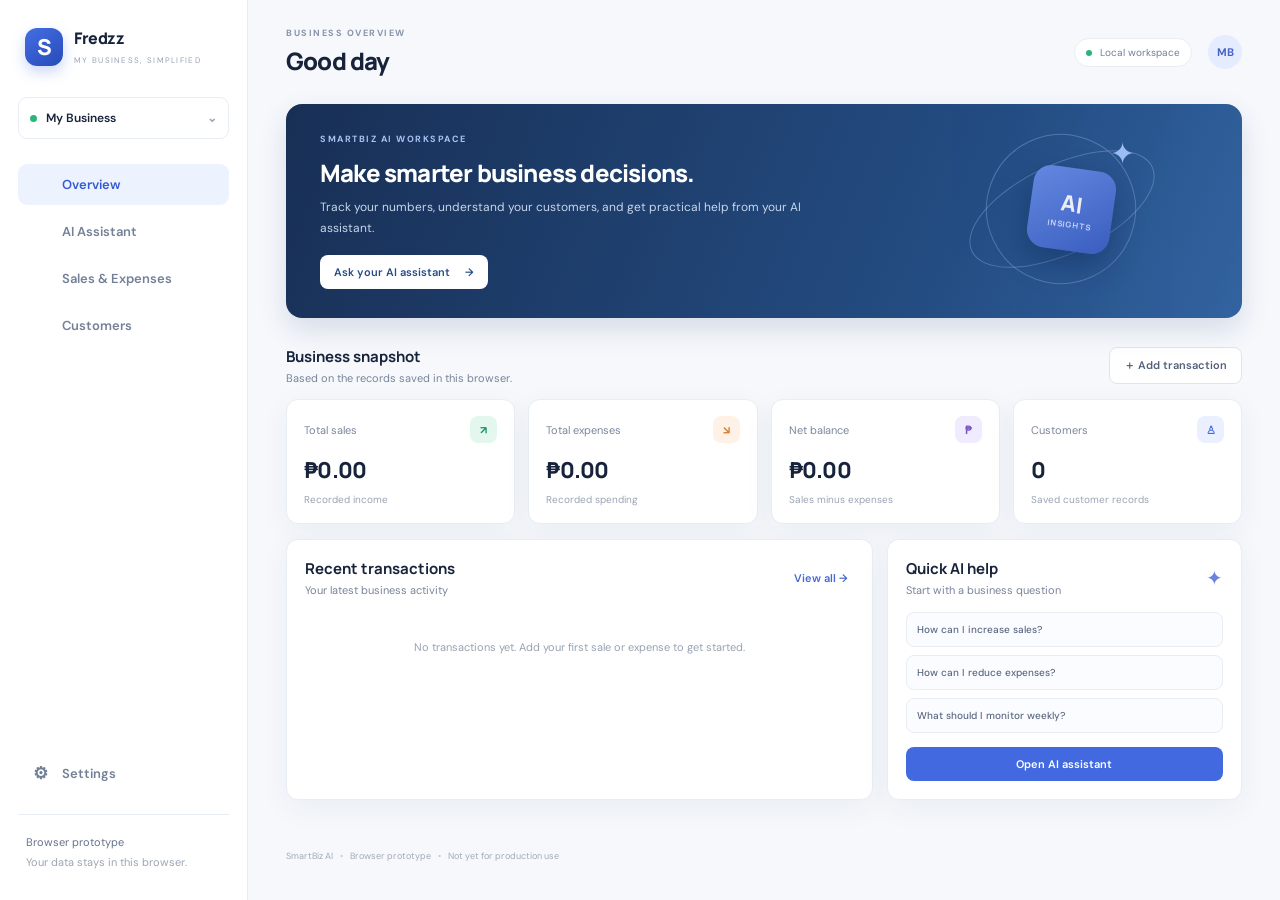
==== index.html @ f24e154b "Add homepage redirect to SmartBiz AI app" ====
<!doctype html>
<html lang="en">
<head>
  <meta charset="utf-8">
  <meta name="viewport" content="width=device-width, initial-scale=1">
  <meta http-equiv="refresh" content="0; url=./alfred/smartbiz-ai-browser/">
  <title>SmartBiz AI</title>
  <script>
    window.location.replace("./alfred/smartbiz-ai-browser/");
  </script>
</head>
<body>
  <p>Opening SmartBiz AI…</p>
  <p><a href="./alfred/smartbiz-ai-browser/">Click here if you are not redirected.</a></p>
</body>
</html>
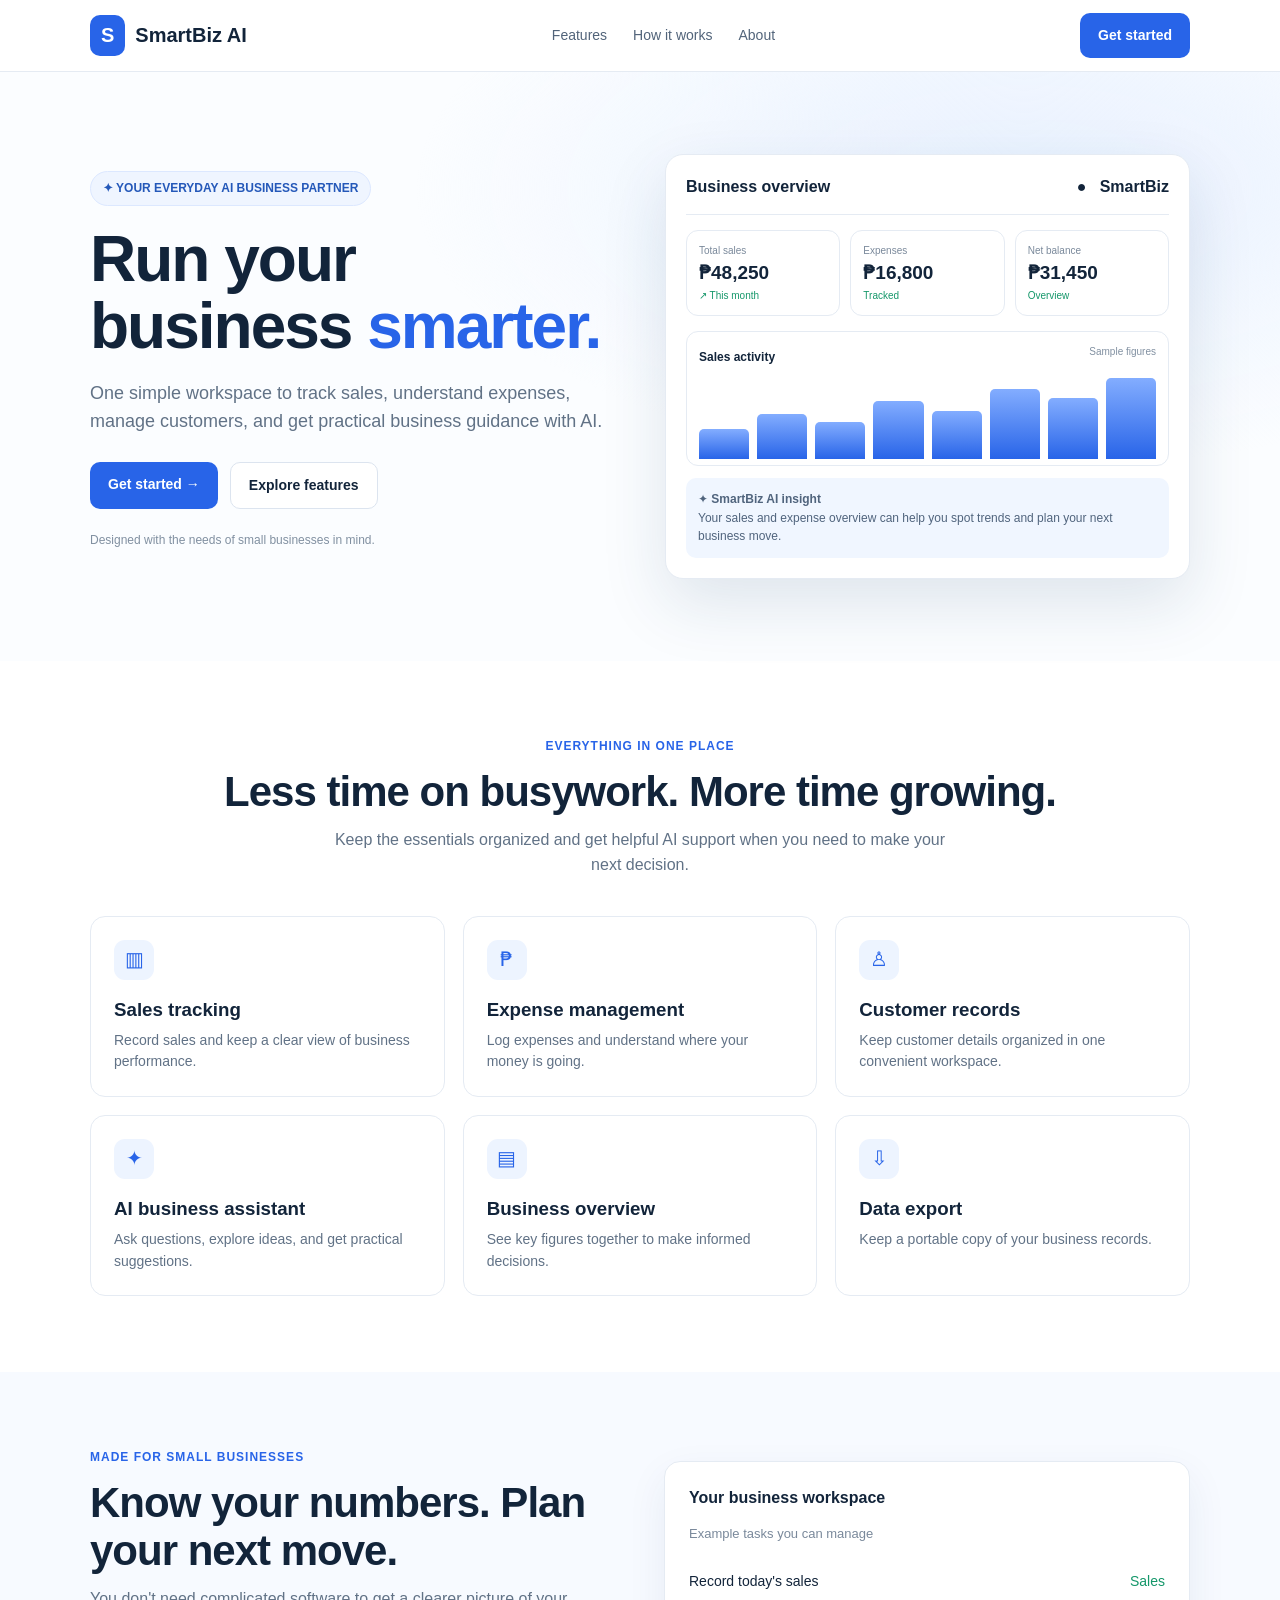
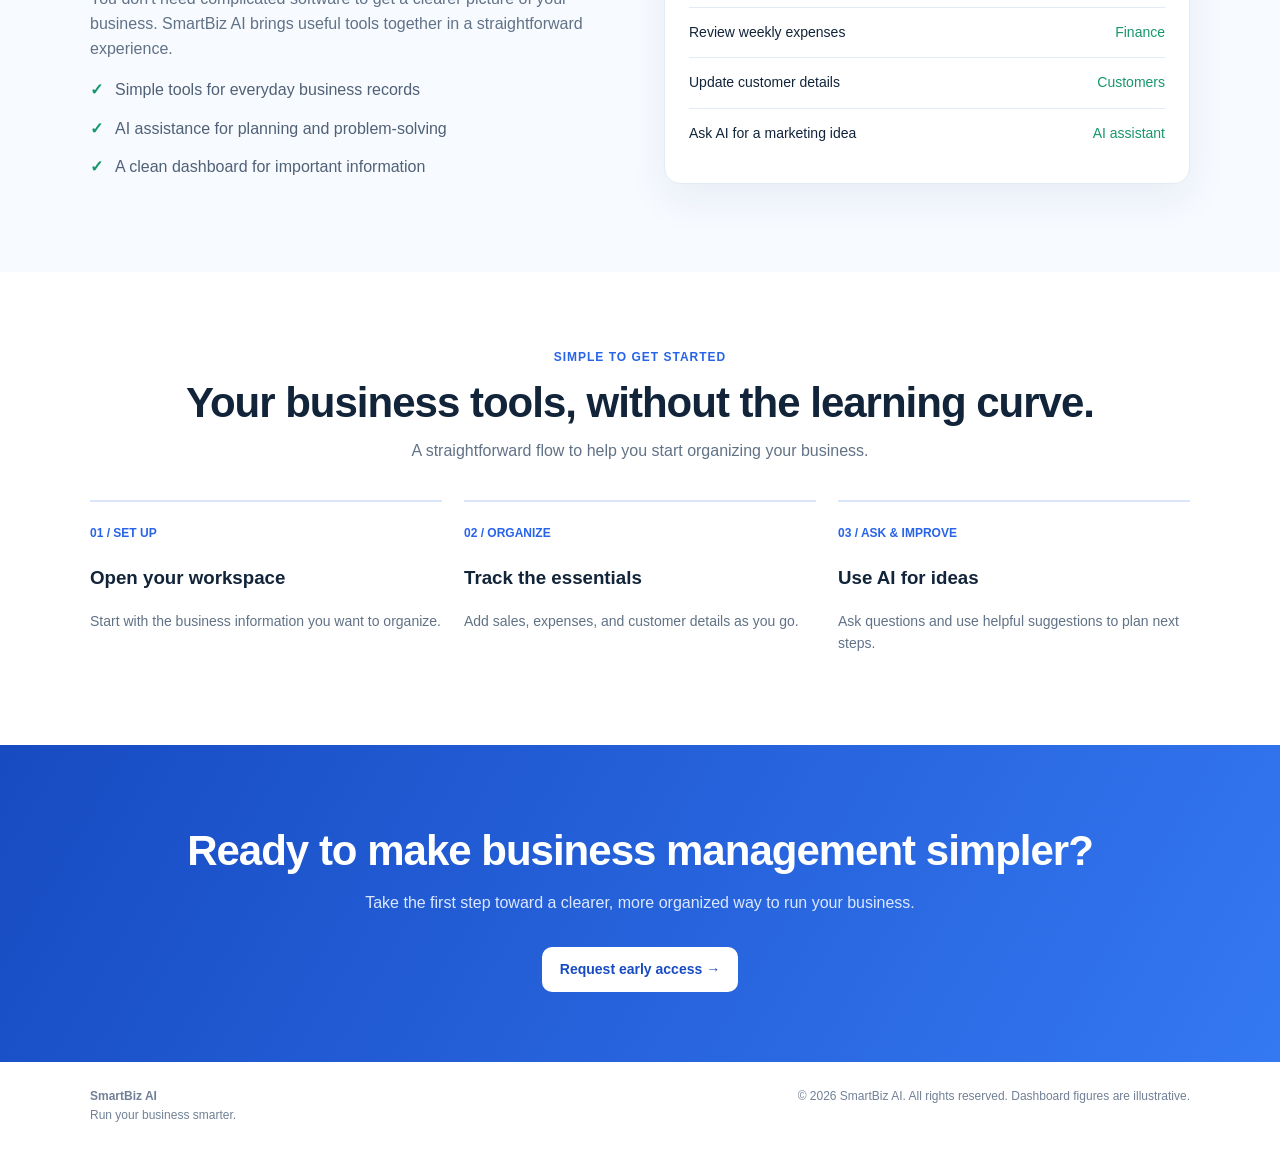
==== commit a891ef70: "Publish SmartBiz AI landing page on GitHub Pages" ====
--- a/index.html
+++ b/index.html
@@ -1,16 +1,21 @@
 <!doctype html>
-<html lang="en">
-<head>
-  <meta charset="utf-8">
-  <meta name="viewport" content="width=device-width, initial-scale=1">
-  <meta http-equiv="refresh" content="0; url=./alfred/smartbiz-ai-browser/">
-  <title>SmartBiz AI</title>
-  <script>
-    window.location.replace("./alfred/smartbiz-ai-browser/");
-  </script>
-</head>
-<body>
-  <p>Opening SmartBiz AI…</p>
-  <p><a href="./alfred/smartbiz-ai-browser/">Click here if you are not redirected.</a></p>
-</body>
-</html>
+<html lang="en"><head><meta charset="utf-8"><meta name="viewport" content="width=device-width,initial-scale=1">
+<meta name="description" content="SmartBiz AI helps small businesses track sales, expenses and customers with AI-powered business guidance.">
+<title>SmartBiz AI — Run your business smarter</title>
+<style>
+:root{--blue:#2864e8;--ink:#12243a;--muted:#617286;--line:#e5ebf3}*{box-sizing:border-box}html{scroll-behavior:smooth}body{margin:0;font-family:Arial,sans-serif;color:var(--ink);line-height:1.55}a{text-decoration:none;color:inherit}.wrap{width:min(1100px,calc(100% - 36px));margin:auto}
+header{height:72px;border-bottom:1px solid var(--line);position:sticky;top:0;background:#ffffffed;backdrop-filter:blur(10px);z-index:5}.nav{height:100%;display:flex;align-items:center;justify-content:space-between}.brand{font-size:20px;font-weight:800;display:flex;align-items:center;gap:10px}.logo{background:var(--blue);color:white;border-radius:10px;padding:5px 11px}.links{display:flex;gap:26px;color:#52647a;font-size:14px}.btn{display:inline-block;padding:12px 18px;border-radius:10px;font-weight:700;font-size:14px}.primary{background:var(--blue);color:white}.outline{border:1px solid #dce4ef;background:white}.hero{padding:82px 0;background:radial-gradient(ellipse at 80% 20%,#e8f1ff,transparent 42%),#fbfdff}.heroGrid{display:grid;grid-template-columns:1fr 1fr;gap:50px;align-items:center}.pill{display:inline-block;background:#eff5ff;border:1px solid #dce8ff;color:#2458b9;border-radius:30px;padding:7px 12px;font-size:12px;font-weight:bold}h1{font-size:clamp(42px,5vw,64px);line-height:1.05;letter-spacing:-2px;margin:20px 0}h1 span{color:var(--blue)}.lead{font-size:18px;color:var(--muted);max-width:520px}.buttons{display:flex;gap:12px;flex-wrap:wrap;margin-top:26px}.note{font-size:12px;color:#8190a1;margin-top:22px}.dash{background:white;border:1px solid var(--line);border-radius:18px;padding:20px;box-shadow:0 25px 65px #1b3d6b20}.dashHead{display:flex;justify-content:space-between;font-weight:bold;border-bottom:1px solid var(--line);padding-bottom:14px}.metrics{display:grid;grid-template-columns:repeat(3,1fr);gap:10px;margin:15px 0}.metric{border:1px solid var(--line);border-radius:12px;padding:12px}.metric small{display:block;color:#7a899b;font-size:10px}.metric strong{font-size:19px}.green{font-size:10px;color:#15976a}.chart{border:1px solid var(--line);border-radius:12px;padding:12px;height:135px}.bars{display:flex;align-items:end;gap:8px;height:85px;margin-top:5px}.bars i{flex:1;background:linear-gradient(#83adff,#2864e8);border-radius:5px 5px 0 0}.insight{margin-top:12px;padding:12px;background:#f0f6ff;border-radius:10px;font-size:12px;color:#50647d}.section{padding:76px 0}.tint{background:#f7faff}.center{text-align:center}.kicker{color:var(--blue);font-weight:bold;font-size:12px;letter-spacing:1px;text-transform:uppercase}h2{font-size:clamp(30px,4vw,42px);line-height:1.15;letter-spacing:-1px;margin:12px auto}.sub{color:var(--muted);max-width:630px;margin:0 auto}.features{display:grid;grid-template-columns:repeat(3,1fr);gap:18px;margin-top:38px;text-align:left}.feature{padding:23px;border:1px solid var(--line);border-radius:15px;background:white}.ico{width:40px;height:40px;border-radius:11px;background:#edf4ff;color:var(--blue);display:grid;place-items:center;font-size:20px}.feature h3{margin:15px 0 6px}.feature p{font-size:14px;color:var(--muted);margin:0}.split{display:grid;grid-template-columns:1fr 1fr;gap:48px;align-items:center}.split .sub{margin:0}.checks{padding:0;list-style:none;color:#506176}.checks li{margin:14px 0}.checks li:before{content:"✓";color:#15976a;font-weight:bold;margin-right:12px}.sample{background:white;border:1px solid var(--line);border-radius:16px;padding:24px;box-shadow:0 15px 40px #1b3d6b12}.sample div{padding:14px 0;border-bottom:1px solid var(--line);font-size:14px}.sample div:last-child{border:0}.steps{display:grid;grid-template-columns:repeat(3,1fr);gap:22px;margin-top:36px;text-align:left}.step{border-top:2px solid #d8e5fa;padding-top:18px}.step b{color:var(--blue);font-size:12px}.step p{color:var(--muted);font-size:14px}.cta{background:linear-gradient(120deg,#174bc2,#3478f2);color:white;text-align:center;padding:70px 0}.cta p{color:#dce8ff}.cta .btn{background:white;color:#174bc2;margin-top:15px}footer{padding:25px 0;color:#718096;font-size:12px}.foot{display:flex;justify-content:space-between;gap:15px}
+@media(max-width:760px){.links{display:none}.heroGrid,.split{grid-template-columns:1fr}.hero{padding:58px 0}.features{grid-template-columns:1fr 1fr}.steps{grid-template-columns:1fr}.section{padding:58px 0}}@media(max-width:500px){.features{grid-template-columns:1fr}.metrics{gap:5px}.metric{padding:8px}.metric strong{font-size:15px}.foot{flex-direction:column}}
+</style></head><body>
+<header><div class="wrap nav"><a class="brand" href="#"><span class="logo">S</span>SmartBiz AI</a><nav class="links"><a href="#features">Features</a><a href="#how">How it works</a><a href="#about">About</a></nav><a class="btn primary" href="#start">Get started</a></div></header>
+<main>
+<section class="hero"><div class="wrap heroGrid"><div><span class="pill">✦ YOUR EVERYDAY AI BUSINESS PARTNER</span><h1>Run your business <span>smarter.</span></h1><p class="lead">One simple workspace to track sales, understand expenses, manage customers, and get practical business guidance with AI.</p><div class="buttons"><a class="btn primary" href="#start">Get started →</a><a class="btn outline" href="#features">Explore features</a></div><p class="note">Designed with the needs of small businesses in mind.</p></div>
+<div class="dash"><div class="dashHead"><span>Business overview</span><span>● &nbsp; SmartBiz</span></div><div class="metrics"><div class="metric"><small>Total sales</small><strong>₱48,250</strong><div class="green">↗ This month</div></div><div class="metric"><small>Expenses</small><strong>₱16,800</strong><div class="green">Tracked</div></div><div class="metric"><small>Net balance</small><strong>₱31,450</strong><div class="green">Overview</div></div></div><div class="chart"><b style="font-size:12px">Sales activity</b><span style="float:right;font-size:10px;color:#8190a1">Sample figures</span><div class="bars"><i style="height:35%"></i><i style="height:53%"></i><i style="height:44%"></i><i style="height:68%"></i><i style="height:57%"></i><i style="height:82%"></i><i style="height:72%"></i><i style="height:95%"></i></div></div><div class="insight">✦ <b>SmartBiz AI insight</b><br>Your sales and expense overview can help you spot trends and plan your next business move.</div></div>
+</div></section>
+<section class="section" id="features"><div class="wrap center"><div class="kicker">Everything in one place</div><h2>Less time on busywork. More time growing.</h2><p class="sub">Keep the essentials organized and get helpful AI support when you need to make your next decision.</p><div class="features">
+<article class="feature"><div class="ico">▥</div><h3>Sales tracking</h3><p>Record sales and keep a clear view of business performance.</p></article><article class="feature"><div class="ico">₱</div><h3>Expense management</h3><p>Log expenses and understand where your money is going.</p></article><article class="feature"><div class="ico">♙</div><h3>Customer records</h3><p>Keep customer details organized in one convenient workspace.</p></article><article class="feature"><div class="ico">✦</div><h3>AI business assistant</h3><p>Ask questions, explore ideas, and get practical suggestions.</p></article><article class="feature"><div class="ico">▤</div><h3>Business overview</h3><p>See key figures together to make informed decisions.</p></article><article class="feature"><div class="ico">⇩</div><h3>Data export</h3><p>Keep a portable copy of your business records.</p></article></div></div></section>
+<section class="section tint" id="about"><div class="wrap split"><div><div class="kicker">Made for small businesses</div><h2>Know your numbers. Plan your next move.</h2><p class="sub">You don't need complicated software to get a clearer picture of your business. SmartBiz AI brings useful tools together in a straightforward experience.</p><ul class="checks"><li>Simple tools for everyday business records</li><li>AI assistance for planning and problem-solving</li><li>A clean dashboard for important information</li></ul></div><div class="sample"><b>Your business workspace</b><p style="color:#7a899b;font-size:13px">Example tasks you can manage</p><div>Record today's sales <span style="float:right;color:#15976a">Sales</span></div><div>Review weekly expenses <span style="float:right;color:#15976a">Finance</span></div><div>Update customer details <span style="float:right;color:#15976a">Customers</span></div><div>Ask AI for a marketing idea <span style="float:right;color:#15976a">AI assistant</span></div></div></div></section>
+<section class="section" id="how"><div class="wrap center"><div class="kicker">Simple to get started</div><h2>Your business tools, without the learning curve.</h2><p class="sub">A straightforward flow to help you start organizing your business.</p><div class="steps"><div class="step"><b>01 / SET UP</b><h3>Open your workspace</h3><p>Start with the business information you want to organize.</p></div><div class="step"><b>02 / ORGANIZE</b><h3>Track the essentials</h3><p>Add sales, expenses, and customer details as you go.</p></div><div class="step"><b>03 / ASK & IMPROVE</b><h3>Use AI for ideas</h3><p>Ask questions and use helpful suggestions to plan next steps.</p></div></div></div></section>
+<section class="cta" id="start"><div class="wrap"><h2>Ready to make business management simpler?</h2><p>Take the first step toward a clearer, more organized way to run your business.</p><a class="btn" href="mailto:hello@smartbizai.example?subject=SmartBiz%20AI%20early%20access">Request early access →</a></div></section>
+</main><footer><div class="wrap foot"><div><b>SmartBiz AI</b><br>Run your business smarter.</div><div>© 2026 SmartBiz AI. All rights reserved. Dashboard figures are illustrative.</div></div></footer>
+</body></html>
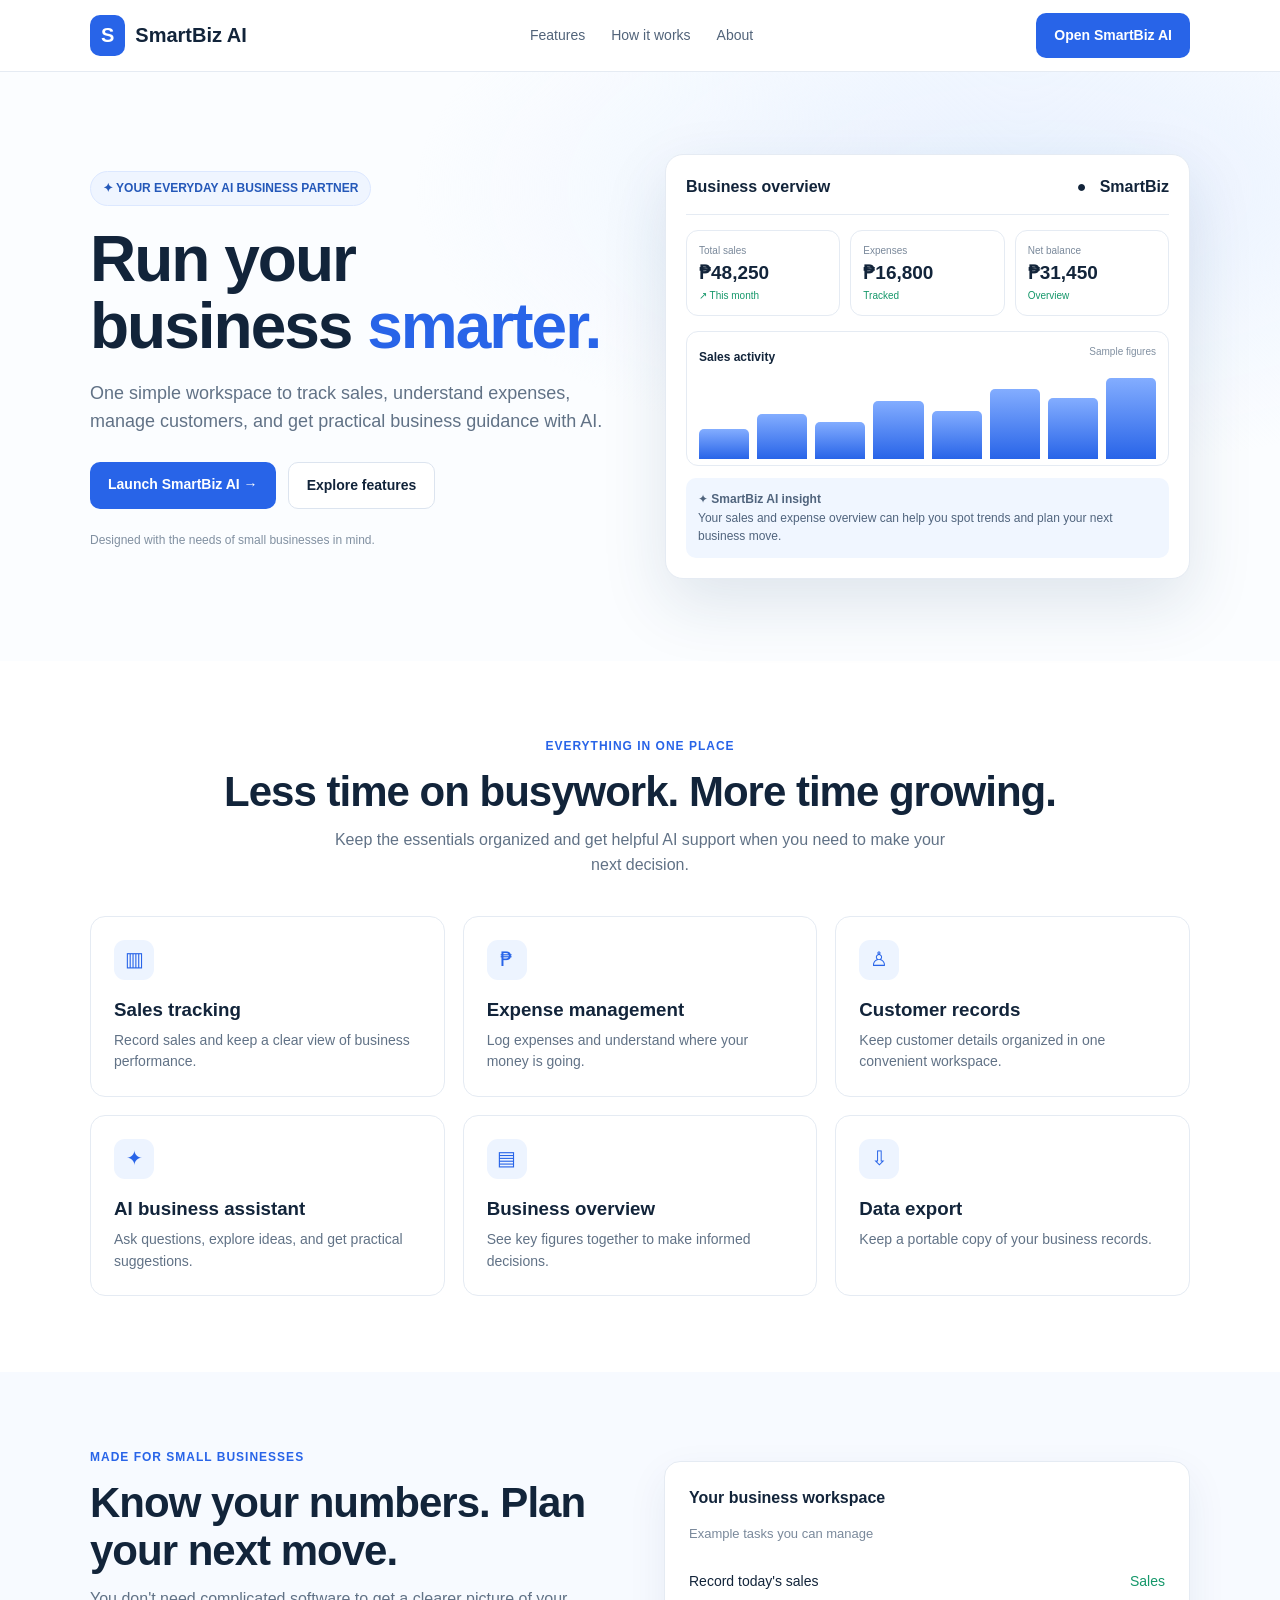
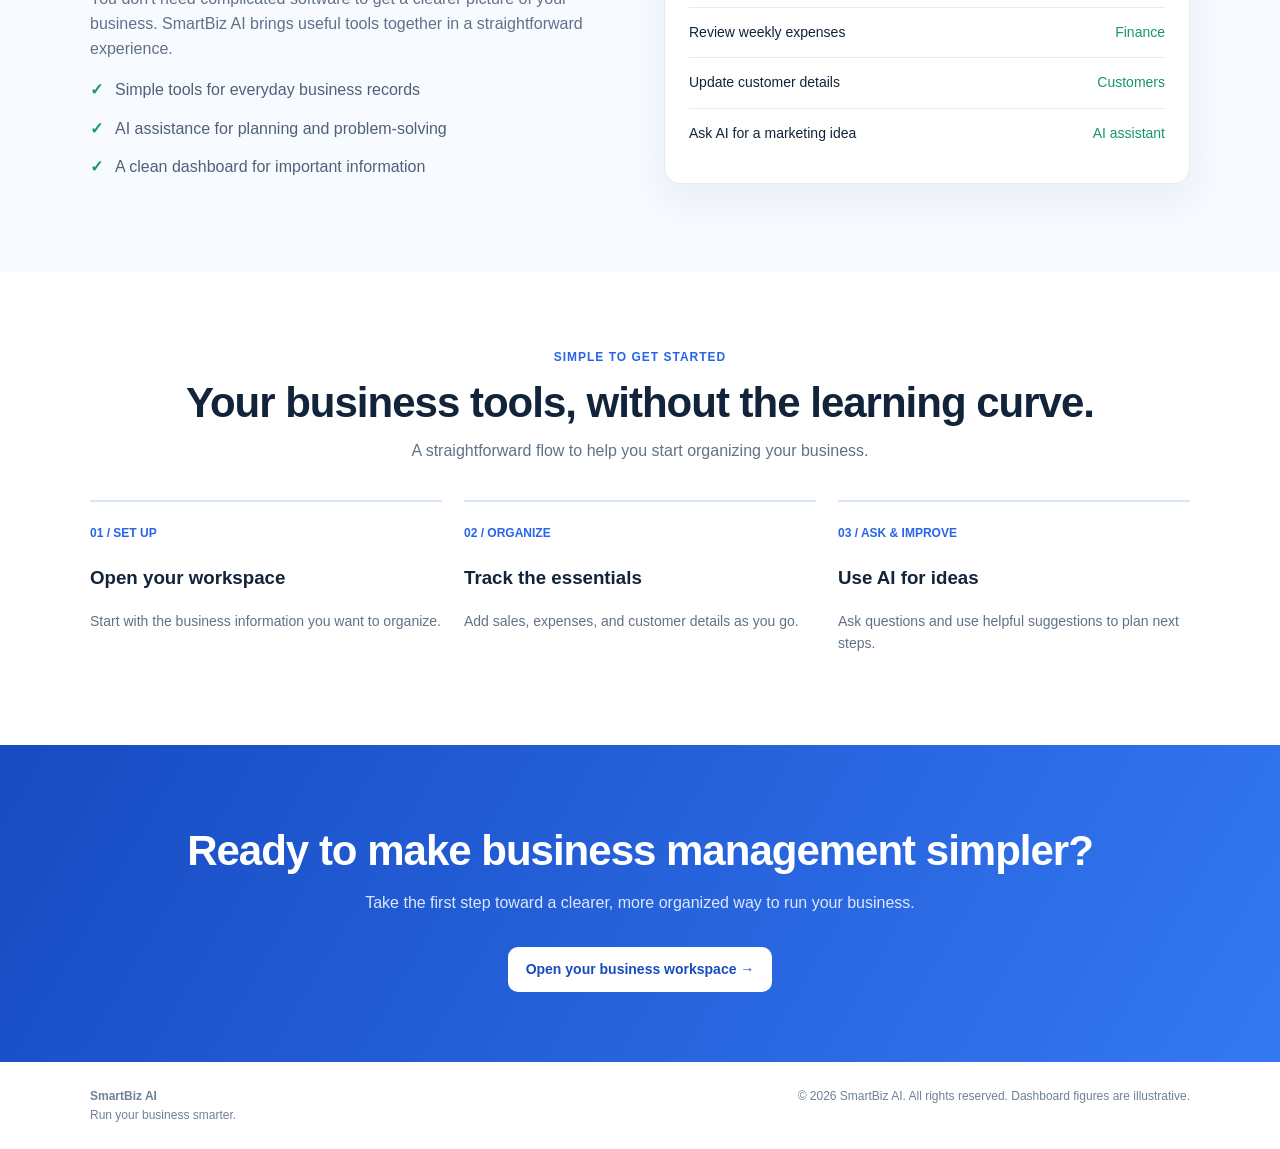
==== commit 2c4894d4: "Connect SmartBiz AI landing page to business app" ====
--- a/index.html
+++ b/index.html
@@ -7,15 +7,15 @@
 header{height:72px;border-bottom:1px solid var(--line);position:sticky;top:0;background:#ffffffed;backdrop-filter:blur(10px);z-index:5}.nav{height:100%;display:flex;align-items:center;justify-content:space-between}.brand{font-size:20px;font-weight:800;display:flex;align-items:center;gap:10px}.logo{background:var(--blue);color:white;border-radius:10px;padding:5px 11px}.links{display:flex;gap:26px;color:#52647a;font-size:14px}.btn{display:inline-block;padding:12px 18px;border-radius:10px;font-weight:700;font-size:14px}.primary{background:var(--blue);color:white}.outline{border:1px solid #dce4ef;background:white}.hero{padding:82px 0;background:radial-gradient(ellipse at 80% 20%,#e8f1ff,transparent 42%),#fbfdff}.heroGrid{display:grid;grid-template-columns:1fr 1fr;gap:50px;align-items:center}.pill{display:inline-block;background:#eff5ff;border:1px solid #dce8ff;color:#2458b9;border-radius:30px;padding:7px 12px;font-size:12px;font-weight:bold}h1{font-size:clamp(42px,5vw,64px);line-height:1.05;letter-spacing:-2px;margin:20px 0}h1 span{color:var(--blue)}.lead{font-size:18px;color:var(--muted);max-width:520px}.buttons{display:flex;gap:12px;flex-wrap:wrap;margin-top:26px}.note{font-size:12px;color:#8190a1;margin-top:22px}.dash{background:white;border:1px solid var(--line);border-radius:18px;padding:20px;box-shadow:0 25px 65px #1b3d6b20}.dashHead{display:flex;justify-content:space-between;font-weight:bold;border-bottom:1px solid var(--line);padding-bottom:14px}.metrics{display:grid;grid-template-columns:repeat(3,1fr);gap:10px;margin:15px 0}.metric{border:1px solid var(--line);border-radius:12px;padding:12px}.metric small{display:block;color:#7a899b;font-size:10px}.metric strong{font-size:19px}.green{font-size:10px;color:#15976a}.chart{border:1px solid var(--line);border-radius:12px;padding:12px;height:135px}.bars{display:flex;align-items:end;gap:8px;height:85px;margin-top:5px}.bars i{flex:1;background:linear-gradient(#83adff,#2864e8);border-radius:5px 5px 0 0}.insight{margin-top:12px;padding:12px;background:#f0f6ff;border-radius:10px;font-size:12px;color:#50647d}.section{padding:76px 0}.tint{background:#f7faff}.center{text-align:center}.kicker{color:var(--blue);font-weight:bold;font-size:12px;letter-spacing:1px;text-transform:uppercase}h2{font-size:clamp(30px,4vw,42px);line-height:1.15;letter-spacing:-1px;margin:12px auto}.sub{color:var(--muted);max-width:630px;margin:0 auto}.features{display:grid;grid-template-columns:repeat(3,1fr);gap:18px;margin-top:38px;text-align:left}.feature{padding:23px;border:1px solid var(--line);border-radius:15px;background:white}.ico{width:40px;height:40px;border-radius:11px;background:#edf4ff;color:var(--blue);display:grid;place-items:center;font-size:20px}.feature h3{margin:15px 0 6px}.feature p{font-size:14px;color:var(--muted);margin:0}.split{display:grid;grid-template-columns:1fr 1fr;gap:48px;align-items:center}.split .sub{margin:0}.checks{padding:0;list-style:none;color:#506176}.checks li{margin:14px 0}.checks li:before{content:"✓";color:#15976a;font-weight:bold;margin-right:12px}.sample{background:white;border:1px solid var(--line);border-radius:16px;padding:24px;box-shadow:0 15px 40px #1b3d6b12}.sample div{padding:14px 0;border-bottom:1px solid var(--line);font-size:14px}.sample div:last-child{border:0}.steps{display:grid;grid-template-columns:repeat(3,1fr);gap:22px;margin-top:36px;text-align:left}.step{border-top:2px solid #d8e5fa;padding-top:18px}.step b{color:var(--blue);font-size:12px}.step p{color:var(--muted);font-size:14px}.cta{background:linear-gradient(120deg,#174bc2,#3478f2);color:white;text-align:center;padding:70px 0}.cta p{color:#dce8ff}.cta .btn{background:white;color:#174bc2;margin-top:15px}footer{padding:25px 0;color:#718096;font-size:12px}.foot{display:flex;justify-content:space-between;gap:15px}
 @media(max-width:760px){.links{display:none}.heroGrid,.split{grid-template-columns:1fr}.hero{padding:58px 0}.features{grid-template-columns:1fr 1fr}.steps{grid-template-columns:1fr}.section{padding:58px 0}}@media(max-width:500px){.features{grid-template-columns:1fr}.metrics{gap:5px}.metric{padding:8px}.metric strong{font-size:15px}.foot{flex-direction:column}}
 </style></head><body>
-<header><div class="wrap nav"><a class="brand" href="#"><span class="logo">S</span>SmartBiz AI</a><nav class="links"><a href="#features">Features</a><a href="#how">How it works</a><a href="#about">About</a></nav><a class="btn primary" href="#start">Get started</a></div></header>
+<header><div class="wrap nav"><a class="brand" href="#"><span class="logo">S</span>SmartBiz AI</a><nav class="links"><a href="#features">Features</a><a href="#how">How it works</a><a href="#about">About</a></nav><a class="btn primary" href="./alfred/smartbiz-ai-browser/">Open SmartBiz AI</a></div></header>
 <main>
-<section class="hero"><div class="wrap heroGrid"><div><span class="pill">✦ YOUR EVERYDAY AI BUSINESS PARTNER</span><h1>Run your business <span>smarter.</span></h1><p class="lead">One simple workspace to track sales, understand expenses, manage customers, and get practical business guidance with AI.</p><div class="buttons"><a class="btn primary" href="#start">Get started →</a><a class="btn outline" href="#features">Explore features</a></div><p class="note">Designed with the needs of small businesses in mind.</p></div>
+<section class="hero"><div class="wrap heroGrid"><div><span class="pill">✦ YOUR EVERYDAY AI BUSINESS PARTNER</span><h1>Run your business <span>smarter.</span></h1><p class="lead">One simple workspace to track sales, understand expenses, manage customers, and get practical business guidance with AI.</p><div class="buttons"><a class="btn primary" href="./alfred/smartbiz-ai-browser/">Launch SmartBiz AI →</a><a class="btn outline" href="#features">Explore features</a></div><p class="note">Designed with the needs of small businesses in mind.</p></div>
 <div class="dash"><div class="dashHead"><span>Business overview</span><span>● &nbsp; SmartBiz</span></div><div class="metrics"><div class="metric"><small>Total sales</small><strong>₱48,250</strong><div class="green">↗ This month</div></div><div class="metric"><small>Expenses</small><strong>₱16,800</strong><div class="green">Tracked</div></div><div class="metric"><small>Net balance</small><strong>₱31,450</strong><div class="green">Overview</div></div></div><div class="chart"><b style="font-size:12px">Sales activity</b><span style="float:right;font-size:10px;color:#8190a1">Sample figures</span><div class="bars"><i style="height:35%"></i><i style="height:53%"></i><i style="height:44%"></i><i style="height:68%"></i><i style="height:57%"></i><i style="height:82%"></i><i style="height:72%"></i><i style="height:95%"></i></div></div><div class="insight">✦ <b>SmartBiz AI insight</b><br>Your sales and expense overview can help you spot trends and plan your next business move.</div></div>
 </div></section>
 <section class="section" id="features"><div class="wrap center"><div class="kicker">Everything in one place</div><h2>Less time on busywork. More time growing.</h2><p class="sub">Keep the essentials organized and get helpful AI support when you need to make your next decision.</p><div class="features">
 <article class="feature"><div class="ico">▥</div><h3>Sales tracking</h3><p>Record sales and keep a clear view of business performance.</p></article><article class="feature"><div class="ico">₱</div><h3>Expense management</h3><p>Log expenses and understand where your money is going.</p></article><article class="feature"><div class="ico">♙</div><h3>Customer records</h3><p>Keep customer details organized in one convenient workspace.</p></article><article class="feature"><div class="ico">✦</div><h3>AI business assistant</h3><p>Ask questions, explore ideas, and get practical suggestions.</p></article><article class="feature"><div class="ico">▤</div><h3>Business overview</h3><p>See key figures together to make informed decisions.</p></article><article class="feature"><div class="ico">⇩</div><h3>Data export</h3><p>Keep a portable copy of your business records.</p></article></div></div></section>
 <section class="section tint" id="about"><div class="wrap split"><div><div class="kicker">Made for small businesses</div><h2>Know your numbers. Plan your next move.</h2><p class="sub">You don't need complicated software to get a clearer picture of your business. SmartBiz AI brings useful tools together in a straightforward experience.</p><ul class="checks"><li>Simple tools for everyday business records</li><li>AI assistance for planning and problem-solving</li><li>A clean dashboard for important information</li></ul></div><div class="sample"><b>Your business workspace</b><p style="color:#7a899b;font-size:13px">Example tasks you can manage</p><div>Record today's sales <span style="float:right;color:#15976a">Sales</span></div><div>Review weekly expenses <span style="float:right;color:#15976a">Finance</span></div><div>Update customer details <span style="float:right;color:#15976a">Customers</span></div><div>Ask AI for a marketing idea <span style="float:right;color:#15976a">AI assistant</span></div></div></div></section>
 <section class="section" id="how"><div class="wrap center"><div class="kicker">Simple to get started</div><h2>Your business tools, without the learning curve.</h2><p class="sub">A straightforward flow to help you start organizing your business.</p><div class="steps"><div class="step"><b>01 / SET UP</b><h3>Open your workspace</h3><p>Start with the business information you want to organize.</p></div><div class="step"><b>02 / ORGANIZE</b><h3>Track the essentials</h3><p>Add sales, expenses, and customer details as you go.</p></div><div class="step"><b>03 / ASK & IMPROVE</b><h3>Use AI for ideas</h3><p>Ask questions and use helpful suggestions to plan next steps.</p></div></div></div></section>
-<section class="cta" id="start"><div class="wrap"><h2>Ready to make business management simpler?</h2><p>Take the first step toward a clearer, more organized way to run your business.</p><a class="btn" href="mailto:hello@smartbizai.example?subject=SmartBiz%20AI%20early%20access">Request early access →</a></div></section>
+<section class="cta" id="start"><div class="wrap"><h2>Ready to make business management simpler?</h2><p>Take the first step toward a clearer, more organized way to run your business.</p><a class="btn" href="./alfred/smartbiz-ai-browser/">Open your business workspace →</a></div></section>
 </main><footer><div class="wrap foot"><div><b>SmartBiz AI</b><br>Run your business smarter.</div><div>© 2026 SmartBiz AI. All rights reserved. Dashboard figures are illustrative.</div></div></footer>
 </body></html>
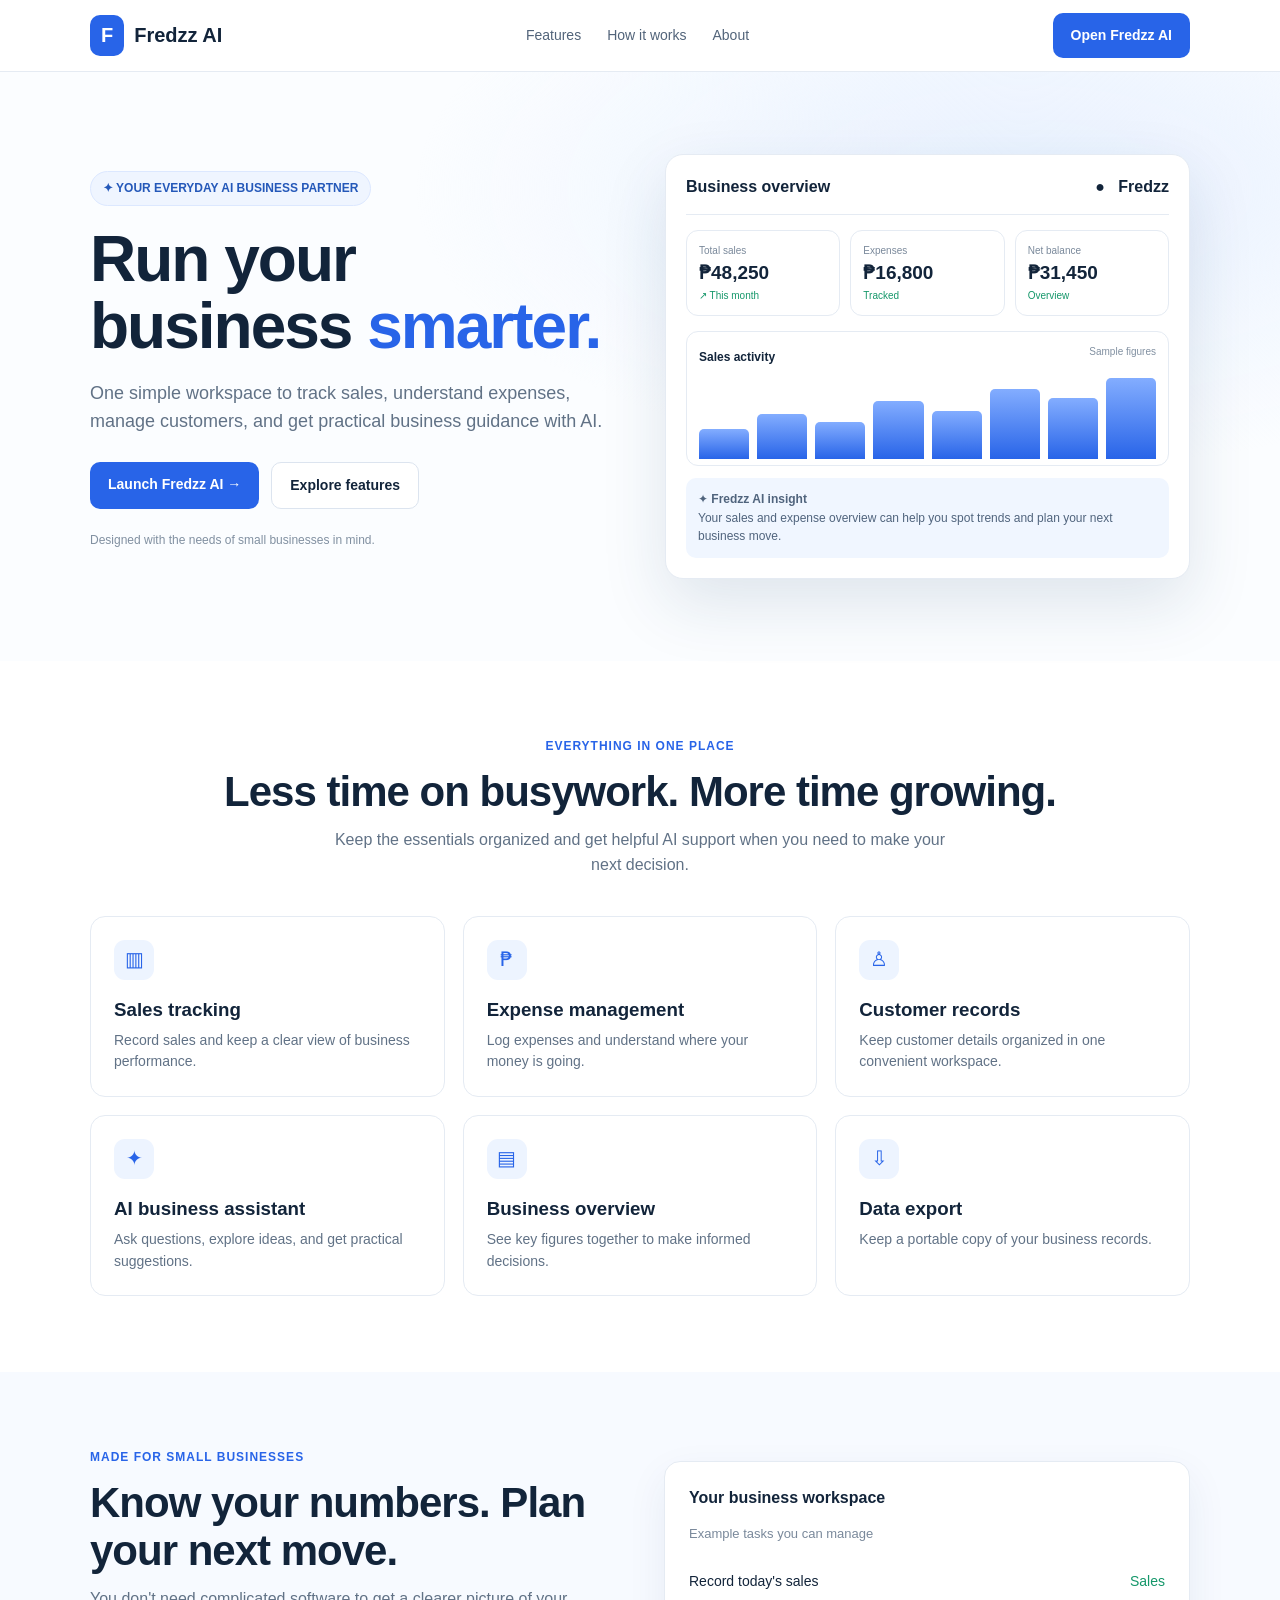
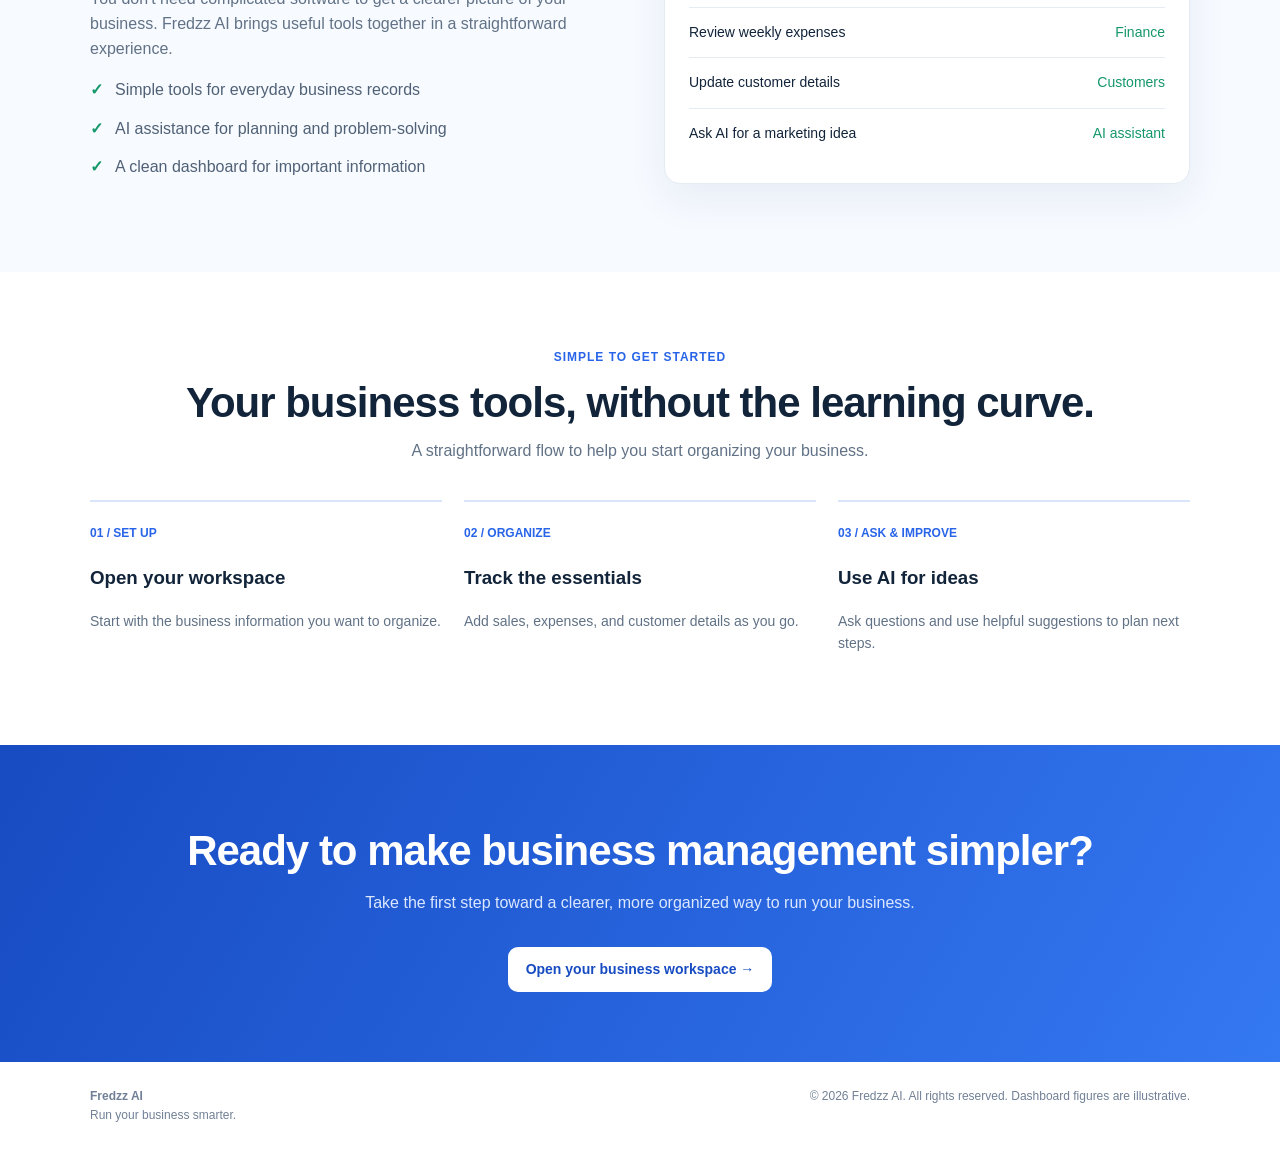
==== commit 4c4984ea: "Publish combined Fredzz website" ====
--- a/index.html
+++ b/index.html
@@ -1,21 +1,21 @@
 <!doctype html>
 <html lang="en"><head><meta charset="utf-8"><meta name="viewport" content="width=device-width,initial-scale=1">
-<meta name="description" content="SmartBiz AI helps small businesses track sales, expenses and customers with AI-powered business guidance.">
-<title>SmartBiz AI — Run your business smarter</title>
+<meta name="description" content="Fredzz AI helps small businesses track sales, expenses and customers with AI-powered business guidance.">
+<title>Fredzz AI — Run your business smarter</title>
 <style>
 :root{--blue:#2864e8;--ink:#12243a;--muted:#617286;--line:#e5ebf3}*{box-sizing:border-box}html{scroll-behavior:smooth}body{margin:0;font-family:Arial,sans-serif;color:var(--ink);line-height:1.55}a{text-decoration:none;color:inherit}.wrap{width:min(1100px,calc(100% - 36px));margin:auto}
 header{height:72px;border-bottom:1px solid var(--line);position:sticky;top:0;background:#ffffffed;backdrop-filter:blur(10px);z-index:5}.nav{height:100%;display:flex;align-items:center;justify-content:space-between}.brand{font-size:20px;font-weight:800;display:flex;align-items:center;gap:10px}.logo{background:var(--blue);color:white;border-radius:10px;padding:5px 11px}.links{display:flex;gap:26px;color:#52647a;font-size:14px}.btn{display:inline-block;padding:12px 18px;border-radius:10px;font-weight:700;font-size:14px}.primary{background:var(--blue);color:white}.outline{border:1px solid #dce4ef;background:white}.hero{padding:82px 0;background:radial-gradient(ellipse at 80% 20%,#e8f1ff,transparent 42%),#fbfdff}.heroGrid{display:grid;grid-template-columns:1fr 1fr;gap:50px;align-items:center}.pill{display:inline-block;background:#eff5ff;border:1px solid #dce8ff;color:#2458b9;border-radius:30px;padding:7px 12px;font-size:12px;font-weight:bold}h1{font-size:clamp(42px,5vw,64px);line-height:1.05;letter-spacing:-2px;margin:20px 0}h1 span{color:var(--blue)}.lead{font-size:18px;color:var(--muted);max-width:520px}.buttons{display:flex;gap:12px;flex-wrap:wrap;margin-top:26px}.note{font-size:12px;color:#8190a1;margin-top:22px}.dash{background:white;border:1px solid var(--line);border-radius:18px;padding:20px;box-shadow:0 25px 65px #1b3d6b20}.dashHead{display:flex;justify-content:space-between;font-weight:bold;border-bottom:1px solid var(--line);padding-bottom:14px}.metrics{display:grid;grid-template-columns:repeat(3,1fr);gap:10px;margin:15px 0}.metric{border:1px solid var(--line);border-radius:12px;padding:12px}.metric small{display:block;color:#7a899b;font-size:10px}.metric strong{font-size:19px}.green{font-size:10px;color:#15976a}.chart{border:1px solid var(--line);border-radius:12px;padding:12px;height:135px}.bars{display:flex;align-items:end;gap:8px;height:85px;margin-top:5px}.bars i{flex:1;background:linear-gradient(#83adff,#2864e8);border-radius:5px 5px 0 0}.insight{margin-top:12px;padding:12px;background:#f0f6ff;border-radius:10px;font-size:12px;color:#50647d}.section{padding:76px 0}.tint{background:#f7faff}.center{text-align:center}.kicker{color:var(--blue);font-weight:bold;font-size:12px;letter-spacing:1px;text-transform:uppercase}h2{font-size:clamp(30px,4vw,42px);line-height:1.15;letter-spacing:-1px;margin:12px auto}.sub{color:var(--muted);max-width:630px;margin:0 auto}.features{display:grid;grid-template-columns:repeat(3,1fr);gap:18px;margin-top:38px;text-align:left}.feature{padding:23px;border:1px solid var(--line);border-radius:15px;background:white}.ico{width:40px;height:40px;border-radius:11px;background:#edf4ff;color:var(--blue);display:grid;place-items:center;font-size:20px}.feature h3{margin:15px 0 6px}.feature p{font-size:14px;color:var(--muted);margin:0}.split{display:grid;grid-template-columns:1fr 1fr;gap:48px;align-items:center}.split .sub{margin:0}.checks{padding:0;list-style:none;color:#506176}.checks li{margin:14px 0}.checks li:before{content:"✓";color:#15976a;font-weight:bold;margin-right:12px}.sample{background:white;border:1px solid var(--line);border-radius:16px;padding:24px;box-shadow:0 15px 40px #1b3d6b12}.sample div{padding:14px 0;border-bottom:1px solid var(--line);font-size:14px}.sample div:last-child{border:0}.steps{display:grid;grid-template-columns:repeat(3,1fr);gap:22px;margin-top:36px;text-align:left}.step{border-top:2px solid #d8e5fa;padding-top:18px}.step b{color:var(--blue);font-size:12px}.step p{color:var(--muted);font-size:14px}.cta{background:linear-gradient(120deg,#174bc2,#3478f2);color:white;text-align:center;padding:70px 0}.cta p{color:#dce8ff}.cta .btn{background:white;color:#174bc2;margin-top:15px}footer{padding:25px 0;color:#718096;font-size:12px}.foot{display:flex;justify-content:space-between;gap:15px}
 @media(max-width:760px){.links{display:none}.heroGrid,.split{grid-template-columns:1fr}.hero{padding:58px 0}.features{grid-template-columns:1fr 1fr}.steps{grid-template-columns:1fr}.section{padding:58px 0}}@media(max-width:500px){.features{grid-template-columns:1fr}.metrics{gap:5px}.metric{padding:8px}.metric strong{font-size:15px}.foot{flex-direction:column}}
 </style></head><body>
-<header><div class="wrap nav"><a class="brand" href="#"><span class="logo">S</span>SmartBiz AI</a><nav class="links"><a href="#features">Features</a><a href="#how">How it works</a><a href="#about">About</a></nav><a class="btn primary" href="./alfred/smartbiz-ai-browser/">Open SmartBiz AI</a></div></header>
+<header><div class="wrap nav"><a class="brand" href="#"><span class="logo">F</span>Fredzz AI</a><nav class="links"><a href="#features">Features</a><a href="#how">How it works</a><a href="#about">About</a></nav><a class="btn primary" href="./alfred/fredzz-ai-browser/">Open Fredzz AI</a></div></header>
 <main>
-<section class="hero"><div class="wrap heroGrid"><div><span class="pill">✦ YOUR EVERYDAY AI BUSINESS PARTNER</span><h1>Run your business <span>smarter.</span></h1><p class="lead">One simple workspace to track sales, understand expenses, manage customers, and get practical business guidance with AI.</p><div class="buttons"><a class="btn primary" href="./alfred/smartbiz-ai-browser/">Launch SmartBiz AI →</a><a class="btn outline" href="#features">Explore features</a></div><p class="note">Designed with the needs of small businesses in mind.</p></div>
-<div class="dash"><div class="dashHead"><span>Business overview</span><span>● &nbsp; SmartBiz</span></div><div class="metrics"><div class="metric"><small>Total sales</small><strong>₱48,250</strong><div class="green">↗ This month</div></div><div class="metric"><small>Expenses</small><strong>₱16,800</strong><div class="green">Tracked</div></div><div class="metric"><small>Net balance</small><strong>₱31,450</strong><div class="green">Overview</div></div></div><div class="chart"><b style="font-size:12px">Sales activity</b><span style="float:right;font-size:10px;color:#8190a1">Sample figures</span><div class="bars"><i style="height:35%"></i><i style="height:53%"></i><i style="height:44%"></i><i style="height:68%"></i><i style="height:57%"></i><i style="height:82%"></i><i style="height:72%"></i><i style="height:95%"></i></div></div><div class="insight">✦ <b>SmartBiz AI insight</b><br>Your sales and expense overview can help you spot trends and plan your next business move.</div></div>
+<section class="hero"><div class="wrap heroGrid"><div><span class="pill">✦ YOUR EVERYDAY AI BUSINESS PARTNER</span><h1>Run your business <span>smarter.</span></h1><p class="lead">One simple workspace to track sales, understand expenses, manage customers, and get practical business guidance with AI.</p><div class="buttons"><a class="btn primary" href="./alfred/fredzz-ai-browser/">Launch Fredzz AI →</a><a class="btn outline" href="#features">Explore features</a></div><p class="note">Designed with the needs of small businesses in mind.</p></div>
+<div class="dash"><div class="dashHead"><span>Business overview</span><span>● &nbsp; Fredzz</span></div><div class="metrics"><div class="metric"><small>Total sales</small><strong>₱48,250</strong><div class="green">↗ This month</div></div><div class="metric"><small>Expenses</small><strong>₱16,800</strong><div class="green">Tracked</div></div><div class="metric"><small>Net balance</small><strong>₱31,450</strong><div class="green">Overview</div></div></div><div class="chart"><b style="font-size:12px">Sales activity</b><span style="float:right;font-size:10px;color:#8190a1">Sample figures</span><div class="bars"><i style="height:35%"></i><i style="height:53%"></i><i style="height:44%"></i><i style="height:68%"></i><i style="height:57%"></i><i style="height:82%"></i><i style="height:72%"></i><i style="height:95%"></i></div></div><div class="insight">✦ <b>Fredzz AI insight</b><br>Your sales and expense overview can help you spot trends and plan your next business move.</div></div>
 </div></section>
 <section class="section" id="features"><div class="wrap center"><div class="kicker">Everything in one place</div><h2>Less time on busywork. More time growing.</h2><p class="sub">Keep the essentials organized and get helpful AI support when you need to make your next decision.</p><div class="features">
 <article class="feature"><div class="ico">▥</div><h3>Sales tracking</h3><p>Record sales and keep a clear view of business performance.</p></article><article class="feature"><div class="ico">₱</div><h3>Expense management</h3><p>Log expenses and understand where your money is going.</p></article><article class="feature"><div class="ico">♙</div><h3>Customer records</h3><p>Keep customer details organized in one convenient workspace.</p></article><article class="feature"><div class="ico">✦</div><h3>AI business assistant</h3><p>Ask questions, explore ideas, and get practical suggestions.</p></article><article class="feature"><div class="ico">▤</div><h3>Business overview</h3><p>See key figures together to make informed decisions.</p></article><article class="feature"><div class="ico">⇩</div><h3>Data export</h3><p>Keep a portable copy of your business records.</p></article></div></div></section>
-<section class="section tint" id="about"><div class="wrap split"><div><div class="kicker">Made for small businesses</div><h2>Know your numbers. Plan your next move.</h2><p class="sub">You don't need complicated software to get a clearer picture of your business. SmartBiz AI brings useful tools together in a straightforward experience.</p><ul class="checks"><li>Simple tools for everyday business records</li><li>AI assistance for planning and problem-solving</li><li>A clean dashboard for important information</li></ul></div><div class="sample"><b>Your business workspace</b><p style="color:#7a899b;font-size:13px">Example tasks you can manage</p><div>Record today's sales <span style="float:right;color:#15976a">Sales</span></div><div>Review weekly expenses <span style="float:right;color:#15976a">Finance</span></div><div>Update customer details <span style="float:right;color:#15976a">Customers</span></div><div>Ask AI for a marketing idea <span style="float:right;color:#15976a">AI assistant</span></div></div></div></section>
+<section class="section tint" id="about"><div class="wrap split"><div><div class="kicker">Made for small businesses</div><h2>Know your numbers. Plan your next move.</h2><p class="sub">You don't need complicated software to get a clearer picture of your business. Fredzz AI brings useful tools together in a straightforward experience.</p><ul class="checks"><li>Simple tools for everyday business records</li><li>AI assistance for planning and problem-solving</li><li>A clean dashboard for important information</li></ul></div><div class="sample"><b>Your business workspace</b><p style="color:#7a899b;font-size:13px">Example tasks you can manage</p><div>Record today's sales <span style="float:right;color:#15976a">Sales</span></div><div>Review weekly expenses <span style="float:right;color:#15976a">Finance</span></div><div>Update customer details <span style="float:right;color:#15976a">Customers</span></div><div>Ask AI for a marketing idea <span style="float:right;color:#15976a">AI assistant</span></div></div></div></section>
 <section class="section" id="how"><div class="wrap center"><div class="kicker">Simple to get started</div><h2>Your business tools, without the learning curve.</h2><p class="sub">A straightforward flow to help you start organizing your business.</p><div class="steps"><div class="step"><b>01 / SET UP</b><h3>Open your workspace</h3><p>Start with the business information you want to organize.</p></div><div class="step"><b>02 / ORGANIZE</b><h3>Track the essentials</h3><p>Add sales, expenses, and customer details as you go.</p></div><div class="step"><b>03 / ASK & IMPROVE</b><h3>Use AI for ideas</h3><p>Ask questions and use helpful suggestions to plan next steps.</p></div></div></div></section>
-<section class="cta" id="start"><div class="wrap"><h2>Ready to make business management simpler?</h2><p>Take the first step toward a clearer, more organized way to run your business.</p><a class="btn" href="./alfred/smartbiz-ai-browser/">Open your business workspace →</a></div></section>
-</main><footer><div class="wrap foot"><div><b>SmartBiz AI</b><br>Run your business smarter.</div><div>© 2026 SmartBiz AI. All rights reserved. Dashboard figures are illustrative.</div></div></footer>
+<section class="cta" id="start"><div class="wrap"><h2>Ready to make business management simpler?</h2><p>Take the first step toward a clearer, more organized way to run your business.</p><a class="btn" href="./alfred/fredzz-ai-browser/">Open your business workspace →</a></div></section>
+</main><footer><div class="wrap foot"><div><b>Fredzz AI</b><br>Run your business smarter.</div><div>© 2026 Fredzz AI. All rights reserved. Dashboard figures are illustrative.</div></div></footer>
 </body></html>
